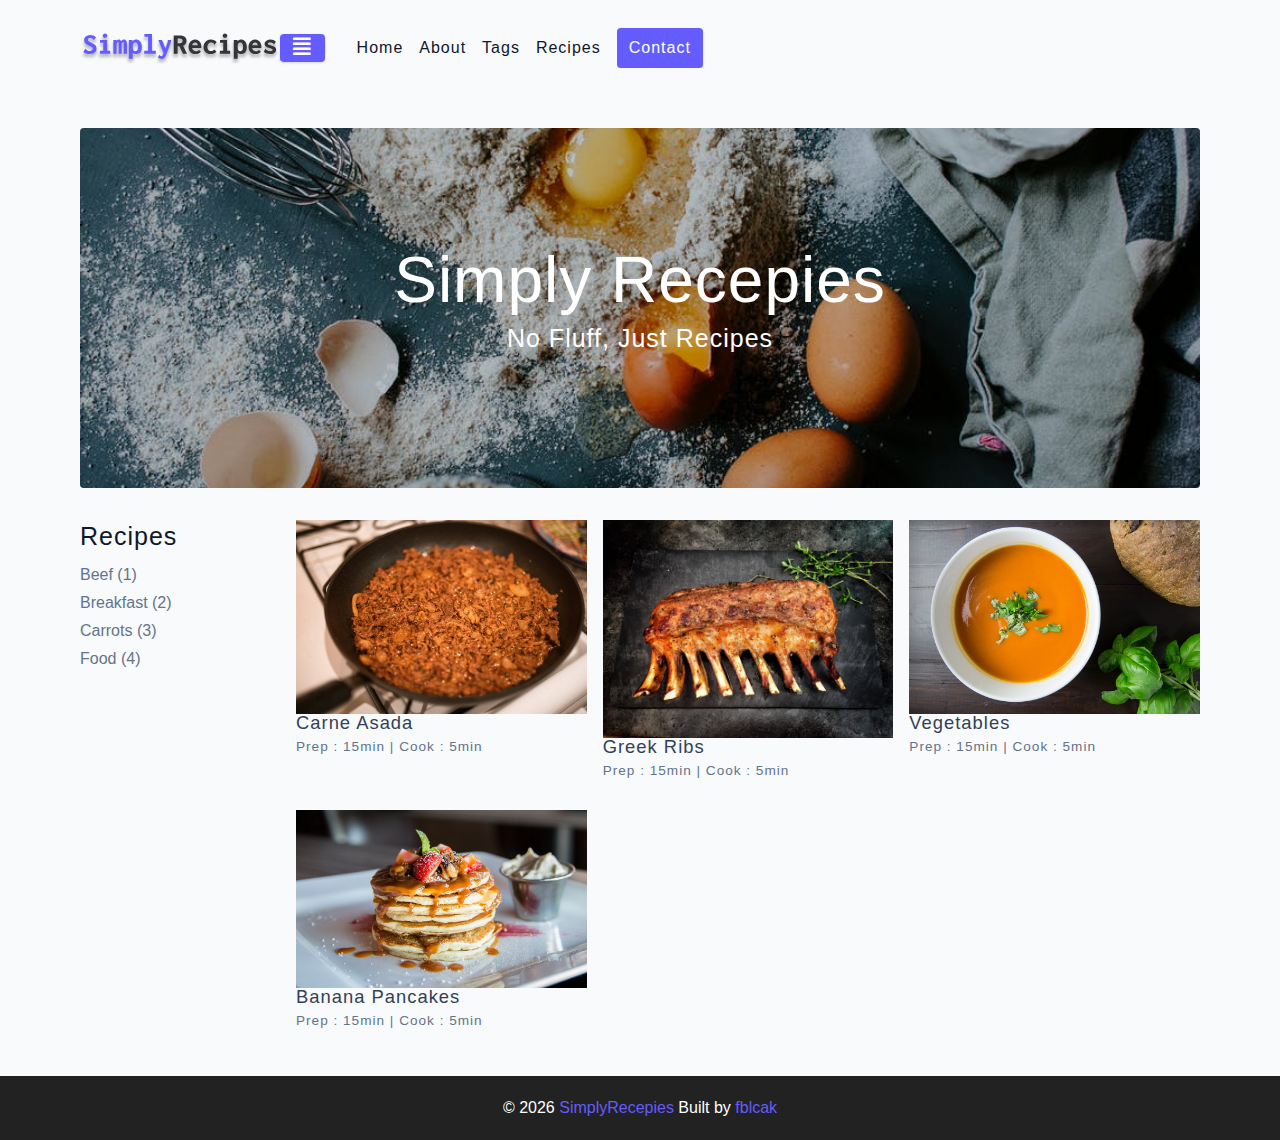
==== index.html @ 834e42d7 "try & error" ====
<!DOCTYPE html>
<html lang="en">
  <head>
    <meta charset="UTF-8" />
    <meta http-equiv="X-UA-Compatible" content="IE=edge" />
    <meta name="viewport" content="width=device-width, initial-scale=1.0" />
    <title>Simple Recipes || Starter</title>
    <!-- favicon -->
    <link rel="shortcut icon" href="./assets/favicon.ico" type="image/x-icon" />
    <!-- normalize -->
    <link rel="stylesheet" href="./css/normalize.css" />
    <!-- font-awesome -->
    <link
      rel="stylesheet"
      href="https://cdnjs.cloudflare.com/ajax/libs/font-awesome/5.14.0/css/all.min.css"
    />
    <!-- main css -->
    <link rel="stylesheet" href="./css/main.css" />
  </head>
  <body>
   <nav class="navbar">
    <div class="nav-center">
      <div class="nav-header"> 
       <a href="index.html class" class="nav-logo">
        <img src="./assets/logo.svg" alt="simply recipies"/>
       </a>
       <button type="button" class="btn nav-btn">
        <i class="fas fa-align-justify"></i>
       </button> 
      </div>
      <div class="nav-links">
        <a href="index.html" class="nav-link">home</a>
        <a href="about.html" class="nav-link">about</a>
        <a href="tags.html" class="nav-link">tags</a>
        <a href="recipes.html" class="nav-link">recipes</a>
        <div class="nav-links contact-links">
        <a href="contact.html" class="btn">contact</a>
        </div>
      </div>
    </div>
   </nav>

   <main class="page">
    <header class="hero">
      <div class="hero-container">
        <div class="hero-text">
          <h1>simply recepies</h1>
          <h4>no fluff, just recipes</h4>
        </div>
       </div>
      </header>

      <section class="recipes-container">

        <div class="tags-container">
          <h4>recipes</h4>
          <div class="tags-list">
            <a href="tag-template.html">Beef (1)</a>
            <a href="tag-template.html">Breakfast (2)</a>
            <a href="tag-template.html">Carrots (3)</a>
            <a href="tag-template.html">Food (4)</a>
          </div>
        </div>
          


        <div class="recipes-list">

          <a href="single-recipe.html" class="recipe">
            <img
             src="./assets/recipes/recipe-1.jpeg" alt="food"
            class="img recipe-img"
            />
            <h5>carne asada</h5>
            <p>Prep : 15min | Cook : 5min</p>
          </a>


          <a href="single-recipe.html" class="recipe">
            <img
             src="./assets/recipes/recipe-2.jpeg" alt="food"
            class="img recipe-img"
            />
            <h5>greek ribs</h5>
            <p>Prep : 15min | Cook : 5min</p>
          </a>


          <a href="single-recipe.html" class="recipe">
            <img
             src="./assets/recipes/recipe-3.jpeg" alt="food"
            class="img recipe-img"
            />
            <h5>vegetables</h5>
            <p>Prep : 15min | Cook : 5min</p>
          </a>


          <a href="single-recipe.html" class="recipe">
            <img
             src="./assets/recipes/recipe-4.jpeg" alt="food"
            class="img recipe-img"
            />
            <h5>banana pancakes</h5>
            <p>Prep : 15min | Cook : 5min</p>
          </a>


        </div>

      </section>

    </main>


   
   <footer class="page-footer">
    <p>
     &copy; <span id="date">2023</span>
      <span class="footer-logo"> SimplyRecepies </span>
      Built by <a href="https://fblcak.github.io/mysite/">fblcak</a>
    </p>
   </footer>

  <script src="./js/app.js"></script>
  </body>
</html>
---- css/main.css ----
*,
::after,
::before {
  box-sizing: border-box;
}
/* fonts */

@import url('https://fonts.googleapis.com/css2?family=Roboto:wght@400;500;600&family=Montserrat&display=swap');
html {
  font-size: 100%;
} /*16px*/

:root {
  /* colors */
  --primary-100: #e2e0ff;
  --primary-200: #c1beff;
  --primary-300: #a29dff;
  --primary-400: #837dff;
  --primary-500: #645cff;
  --primary-600: #504acc;
  --primary-700: #3c3799;
  --primary-800: #282566;
  --primary-900: #141233;

  /* grey */
  --grey-50: #f8fafc;
  --grey-100: #f1f5f9;
  --grey-200: #e2e8f0;
  --grey-300: #cbd5e1;
  --grey-400: #94a3b8;
  --grey-500: #64748b;
  --grey-600: #475569;
  --grey-700: #334155;
  --grey-800: #1e293b;
  --grey-900: #0f172a;
  /* rest of the colors */
  --black: #222;
  --white: #fff;
  --red-light: #f8d7da;
  --red-dark: #842029;
  --green-light: #d1e7dd;
  --green-dark: #0f5132;

  /* fonts  */
  --headingFont: 'Roboto', sans-serif;
  --bodyFont: 'Nunito', sans-serif;
  --smallText: 0.7em;
  /* rest of the vars */
  --backgroundColor: var(--grey-50);
  --textColor: var(--grey-900);
  --borderRadius: 0.25rem;
  --letterSpacing: 1px;
  --transition: 0.3s ease-in-out all;
  --max-width: 1120px;
  --fixed-width: 600px;

  /* box shadow*/
  --shadow-1: 0 1px 3px 0 rgba(0, 0, 0, 0.1), 0 1px 2px 0 rgba(0, 0, 0, 0.06);
  --shadow-2: 0 4px 6px -1px rgba(0, 0, 0, 0.1),
    0 2px 4px -1px rgba(0, 0, 0, 0.06);
  --shadow-3: 0 10px 15px -3px rgba(0, 0, 0, 0.1),
    0 4px 6px -2px rgba(0, 0, 0, 0.05);
  --shadow-4: 0 20px 25px -5px rgba(0, 0, 0, 0.1),
    0 10px 10px -5px rgba(0, 0, 0, 0.04);
}

body {
  background: var(--backgroundColor);
  font-family: var(--bodyFont);
  font-weight: 400;
  line-height: 1.75;
  color: var(--textColor);
}

p {
  margin-top: 0;
  margin-bottom: 1.5rem;
  max-width: 40em;
}

h1,
h2,
h3,
h4,
h5 {
  margin: 0;
  margin-bottom: 1.38rem;
  font-family: var(--headingFont);
  font-weight: 400;
  line-height: 1.3;
  text-transform: capitalize;
  letter-spacing: var(--letterSpacing);
}

h1 {
  margin-top: 0;
  font-size: 3.052rem;
}

h2 {
  font-size: 2.441rem;
}

h3 {
  font-size: 1.953rem;
}

h4 {
  font-size: 1.563rem;
}

h5 {
  font-size: 1.25rem;
}

small,
.text-small {
  font-size: var(--smallText);
}

a {
  text-decoration: none;
}
ul {
  list-style-type: none;
  padding: 0;
}

.img {
  width: 100%;
  display: block;
  object-fit: cover;
}
/* buttons */

.btn {
  cursor: pointer;
  color: var(--white);
  background: var(--primary-500);
  border: transparent;
  border-radius: var(--borderRadius);
  letter-spacing: var(--letterSpacing);
  padding: 0.375rem 0.75rem;
  box-shadow: var(--shadow-1);
  transition: var(--transtion);
  text-transform: capitalize;
  display: inline-block;
}
.btn:hover {
  background: var(--primary-700);
  box-shadow: var(--shadow-3);
}
.btn-hipster {
  color: var(--primary-500);
  background: var(--primary-200);
}
.btn-hipster:hover {
  color: var(--primary-200);
  background: var(--primary-700);
}
.btn-block {
  width: 100%;
}

/* alerts */
.alert {
  padding: 0.375rem 0.75rem;
  margin-bottom: 1rem;
  border-color: transparent;
  border-radius: var(--borderRadius);
}

.alert-danger {
  color: var(--red-dark);
  background: var(--red-light);
}
.alert-success {
  color: var(--green-dark);
  background: var(--green-light);
}
/* form */

.form {
  width: 90vw;
  max-width: var(--fixed-width);
  background: var(--white);
  border-radius: var(--borderRadius);
  box-shadow: var(--shadow-2);
  padding: 2rem 2.5rem;
  margin: 3rem auto;
}
.form-label {
  display: block;
  font-size: var(--smallText);
  margin-bottom: 0.5rem;
  text-transform: capitalize;
  letter-spacing: var(--letterSpacing);
}
.form-input,
.form-textarea {
  width: 100%;
  padding: 0.375rem 0.75rem;
  border-radius: var(--borderRadius);
  background: var(--backgroundColor);
  border: 1px solid var(--grey-200);
}

.form-row {
  margin-bottom: 1rem;
}

.form-textarea {
  height: 7rem;
}
::placeholder {
  font-family: inherit;
  color: var(--grey-400);
}
.form-alert {
  color: var(--red-dark);
  letter-spacing: var(--letterSpacing);
  text-transform: capitalize;
}
/* alert */

@keyframes spinner {
  to {
    transform: rotate(360deg);
  }
}

.loading {
  width: 6rem;
  height: 6rem;
  border: 5px solid var(--grey-400);
  border-radius: 50%;
  border-top-color: var(--primary-500);
  animation: spinner 0.6s linear infinite;
}
.loading {
  margin: 0 auto;
}
/* title */

.title {
  text-align: center;
}

.title-underline {
  background: var(--primary-500);
  width: 7rem;
  height: 0.25rem;
  margin: 0 auto;
  margin-top: -1rem;
}

/*
=============== 
Navbar
===============
*/

.navbar {
  display: flex;
  justify-content: center;
  align-items: center;
}

.nav-center {
  width: 90vw;
  max-width: var(--max-width);
}

.nav-header {
  height: 6rem;
  display: flex;
  justify-content: space-between;
  align-items: center;
}

.nav-logo {
  display: flex;
  align-items: center;
}

.nav-header img {
  width: 200px;
}

.nav-btn {
  padding: 0.20rem 0.80rem;
}

.nav-btn i {
  font-size: 1.25rem;
}

.nav-links {
  display: flex;
  flex-direction: column;
  height: 0;
  overflow: hidden;
  transition: var--(transition);
}

.show-links {
  height: 310px;
}

.nav-link {
  display: block;
  text-align: center;
  text-transform: capitalize;
  color: var(--grey-900);
  letter-spacing: var(--letterSpacing);
  padding: 1rem 0;
  border-top: 1px solid var(--grey-500);
  transition: var(--transition);
}

.nav-link:hover {
  color: var(--primary-500);
}

.contact-link a {
  padding: 0.15rem 1rem;
}

@media screen and (min-width: 992px) {
  .navbar-btn {
      display: none;
  }
  .navbar{
      height: 6rem;
  }
  .nav-center {
    display: flex;
    align-items: center;
  }
  .nav-header {
    height: auto;
    margin-right: 2rem;
  }
 .nav-links {
    height: auto;
    flex-direction: row;
    align-items: center;
    width: 100%;
  }
 .nav-link {
    padding: 0;
    border-top: none;
    margin-right: 1rem;
    font-size: 1rem;
  }
 .contact-link {
    margin-left: auto;
    margin-right: 0;
  }
}
 

.page {
  width:  90vw;
  max-width: var(--max-width);
  margin: 0 auto;
  padding-top: 2rem;
  min-height: calc(100vh - (6rem + 4rem));
}

.page-footer{
  height: 4rem;
  background-color: var(--black);
  color: var(--white);
  display: flex;
  align-items: center;
  justify-content: center;
}

.page-footer p {
  margin-bottom: 0;
}
.footer-logo,
.page-footer a {
  color: var(--primary-500);
}

.hero {
  height: 40vh;
  background: url('../assets/main.jpeg') center/cover no-repeat;
  margin-bottom: 2rem;
  border-radius: var(--borderRadius);
  position: relative;
}
.hero-container {
  position: absolute;
  width: 100%;
  height: 100%;
  top: 0;
  background: rgba(0, 0, 0, 0.03);
  border-radius: var(--bordeRadius);
  display: flex;
  align-items: center;
  justify-content: center;
}
.hero-text {
  text-align: center;
  color: var(--white);
}
@media screen and (min-width:768px) {
.hero-text h1{
    font-size: 4rem;
    margin-bottom: 0;
  }
}
.recipes-container {
   display: grid;
   gap: 2rem 1rem;
}
.tags-container {
  order: 1;
  display: flex;
  flex-direction: column;
  padding-bottom: 3rem;
}
.recipes-list {
  display: grid;
  gap: 2rem 1rem;
  padding-bottom: 3rem;
}
.tags-container h4 {
  margin-bottom: 0.5rem;
  font-weight: 500;
}
.tags-list {
  display: grid;
  grid-template-columns: 1fr 1fr 1fr;
}
.tags-list a {
  text-transform: capitalize;
  display: block;
  color: var(--grey-500);
  transition: var(--transition);
}
.tags-list a:hover{
  color: var(--primary-500);
}
.recipe {
  display: block;
}
.recipe.img {
  height: 15rem;
  border-radius: var(--borderRadius);
  margin-bottom: 1rem;
}
.recipe h5 {
  margin-bottom: 0;
  line-height: 1;
  color: var(--grey-700);
}
.recipe p {
  margin-bottom: 0;
  line-height: 1;
  margin-top: 0.5rem;
  color: var(--grey-500);
  letter-spacing: var(--letterSpacing);
}
@media screen and (min-width: 576px) {
  .recipes-list {
    grid-template-columns: 1fr 1fr;
  }
  .recipe.img {
    height: 10rem;
  }

}
@media screen and (min-width: 992px) {
  .recipes-container {
    grid-template-columns: 200px 1fr;
  }
  .recipe p {
    font-size: 0.85rem;
  }
  .tags-container {
    order: 0;
  }
  .tags-list {
    grid-template-columns: 1fr;
  }
}
@media screen and (min-width: 1200px) {
  .recipe h5 {
    font-size: 1.15rem;
  }
  .recipes-list {
    grid-template-columns: 1fr 1fr 1fr;
  }
}
.error-page {
  text-align: center;
  padding-top: 5rem;
}
.error-page h1 {
  font-size: 9rem;
}


.about-page h2 {
  text-transform: none;
  font-weight: bold;
}
.about-page {
  display: grid;
  gap: 2rem 4rem;
  padding-bottom: 3rem;
}
.about-img {
  border-radius: var(--borderRadius);
  height: 300px;
}


@media screen and (min-width:992px) {
  .about-page {
    grid-template-columns: 1fr 1fr;
    grid-template-rows: 400px;
    align-items: center;
  }
  .about-img {
    height: 100%;
  }
}

.featured-title {
  text-align: center;
}
.contact-form {
  width: 100%;
  margin-top: 0;
}

.contact-container {
  display: grid;
  gap: 2rem 3rem;
  padding-bottom: 3rem;
}
@media screen and (min-width:992px) {
  .contact-container {
    grid-template-columns: 1fr 450px;
    align-items: center;
  }
}


.tags-wrapper {
  display: grid;
  gap: 2rem;
  padding-bottom: 3rem;
}

.tag {
  background: var(--grey-500);
  border-radius: var(borderRadius);
  text-align: center;
  color: var(--black);
  transition: var(--transition);
  padding: 0.75rem 0;
}
.tag-hover {
  background: var(--primary-500);
}

.tag h5,
.tag p {
  margin-bottom: 0;
} 
.tag h5 {
  font-weight: 600;
}


@media screen and (min-width:576px) {
  .tags-wrapper {
    grid-template-columns: 1fr 1fr;
  }
}
@media screen and (min-width:992px) {
  .tags-wrapper {
    grid-template-columns: repeat(3, 1fr);
  }
}

.recipe-hero {
  display: grid;
  gap: 3rem;
}
.recipe-hero-img {
  height: 100px;
  border-radius: var(--borderRadius);
}
.recipe-info p {
  color-scheme: var(--grey-600);
}
.recipe-icons {
  display: grid;
  grid-template-columns: repeat(3, 1fr);
  gap: 1rem;
  margin: 2rem 0;
  text-align: center;
}
.recipe-icons i {
  font-size: 1.5rem;
  color-scheme: var(--primary-500);
}
.recipe-icons h5,
.recipe-icons p {
  margin-bottom: 0;
  font-size: 0.85rem;
}
.recipe-icons p {
  color: var(--grey-600);
}
.recipe-tags {
  display: flex;
  align-items: center;
  flex-wrap: wrap;
  font-size: 0.7em;
  font-weight: 600;
  border-radius: var(--borderRadius);
}
.recipe-tags a {
  
}
@media screen and (min-width:992px) {
  .recipe-hero {
    grid-template-columns: 4fr 5fr;
    align-items: center;
  }
}
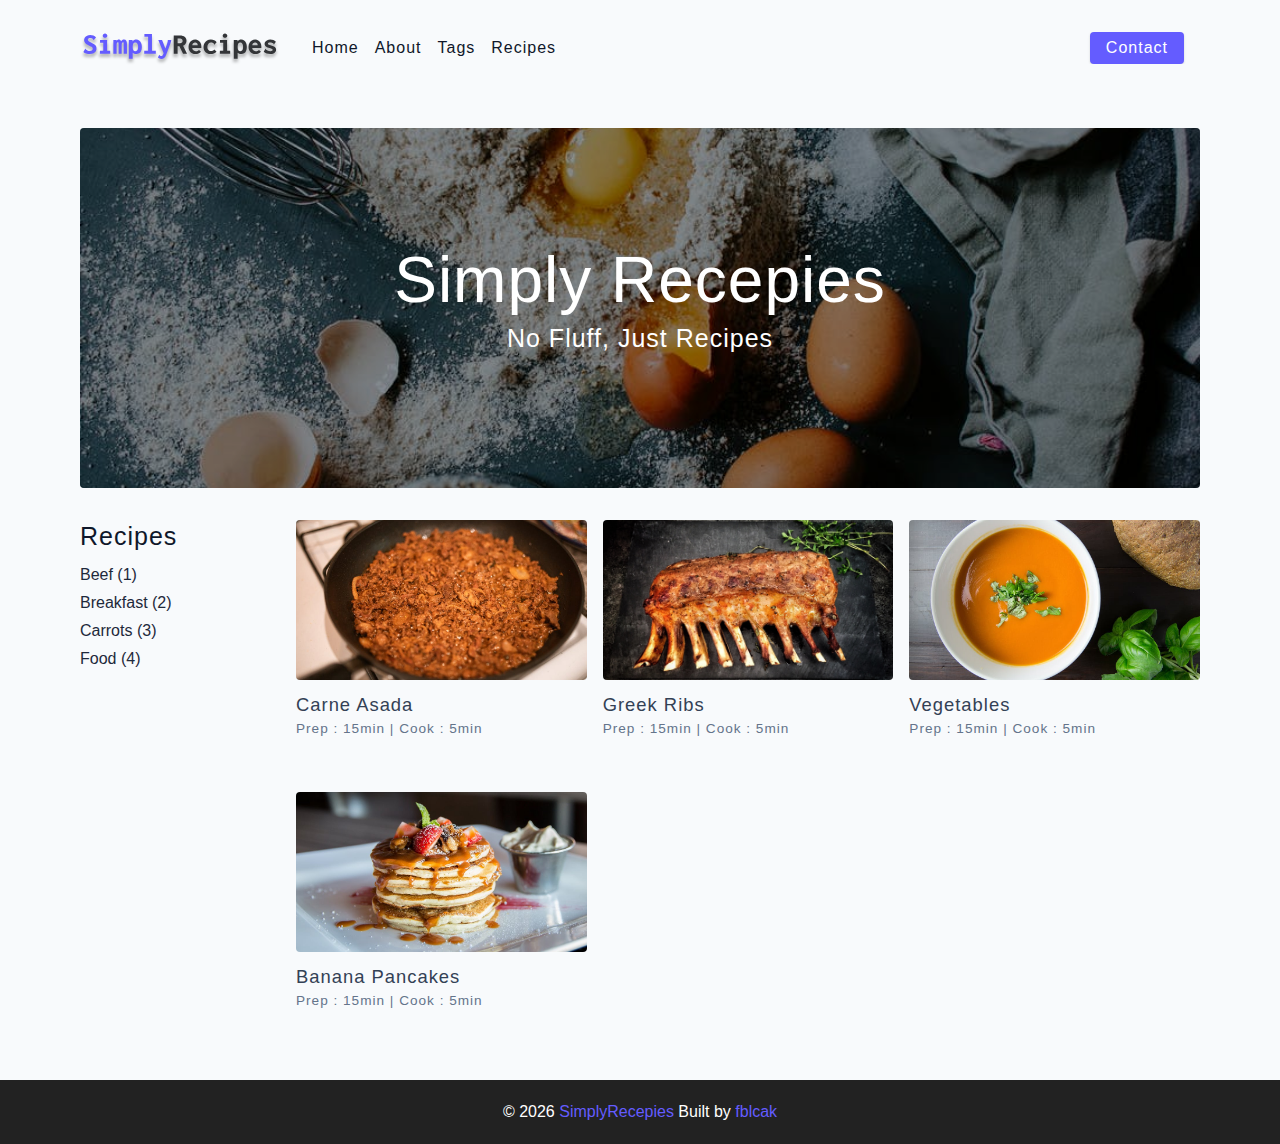
==== commit 0867506a: "link not links" ====
--- a/index.html
+++ b/index.html
@@ -20,20 +20,21 @@
   <body>
    <nav class="navbar">
     <div class="nav-center">
-      <div class="nav-header"> 
+      <div class="nav-header">
        <a href="index.html class" class="nav-logo">
         <img src="./assets/logo.svg" alt="simply recipies"/>
        </a>
        <button type="button" class="btn nav-btn">
         <i class="fas fa-align-justify"></i>
-       </button> 
+       </button>
       </div>
       <div class="nav-links">
         <a href="index.html" class="nav-link">home</a>
         <a href="about.html" class="nav-link">about</a>
         <a href="tags.html" class="nav-link">tags</a>
         <a href="recipes.html" class="nav-link">recipes</a>
-        <div class="nav-links contact-links">
+
+        <div class="nav-link contact-link">
         <a href="contact.html" class="btn">contact</a>
         </div>
       </div>
@@ -61,7 +62,7 @@
             <a href="tag-template.html">Food (4)</a>
           </div>
         </div>
-          
+
 
 
         <div class="recipes-list">
@@ -113,7 +114,7 @@
     </main>
 
 
-   
+
    <footer class="page-footer">
     <p>
      &copy; <span id="date">2023</span>
--- a/css/main.css
+++ b/css/main.css
@@ -255,30 +255,243 @@
 }
 
 /*
-=============== 
-Navbar
-===============
-*/
-
-.navbar {
+===============
+Page
+===============
+*/
+
+.page {
+  /* background: red; */
+  width: 90vw;
+  max-width: var(--max-width);
+  margin: 0 auto;
+  padding-top: 2rem;
+  min-height: calc(100vh - (6rem+4rem));
+
+}
+
+
+/*
+===============
+Footer
+===============
+*/
+.page-footer {
+ height: 4rem;
+ background: var(--black);
+ color: var(--white);
+ display: flex;
+ align-items: center;
+justify-content: center;
+}
+.page-footer p {
+  margin-bottom: 0;
+}
+.footer-logo, .page-footer a {
+  color: var(--primary-500);
+}
+
+/*
+===============
+Hero
+===============
+*/
+
+.hero{
+  height: 40vh;
+  background: url('../assets/main.jpeg') center/cover no-repeat;
+ margin-bottom: 2rem;
+ border-radius: var(--borderRadius);
+ position: relative;
+}
+
+.hero-container {
+  position: absolute;
+  width: 100%;
+  height: 100%;
+  top: 0;
+  left: 0;
+  background: rgba(0, 0, 0, 0.3);
+  border-radius: var(--borderRadius);
+  display: flex;
+  align-items: center;
+  justify-content: center;
+}
+
+.hero-text {
+  text-align: center;
+  color: var(--white);
+}
+
+@media screen and (min-width:768px) {
+  .hero-text h1 {
+    font-size: 4rem;
+    margin-bottom: 0;
+  }
+}
+
+/*
+===============
+Recipes
+===============
+*/
+.recipes-container {
+  display: grid;
+  gap: 2rem 1rem;
+}
+.tags-container {
+  order: 1;
+  display: flex;
+  flex-direction: column;
+  padding-bottom: 3rem;
+}
+ .recipes-list {
+  display: grid;
+  gap: 2rem 1rem;
+  padding-bottom: 3rem;
+ }
+.tags-container h4 {
+margin-bottom: 0.5rem;
+font-weight: 500;
+}
+.tags-list {
+  display: grid;
+  grid-template-columns: 1fr 1fr 1fr;
+}
+
+.tags-list a {
+  text-transform: capitalize;
+  display: block;
+  color: var(--grey-800);
+  transition: var(--transition);
+}
+
+.tags-list a:hover {
+  color: var(--primary-500);
+}
+.recipe {
+  display: block;
+}
+.recipe-img{
+height: 15rem;
+border-radius: var(--borderRadius);
+margin-bottom: 1rem;
+}
+.recipe h5 {
+  margin-bottom: 0;
+  line-height: 1;
+  color: var(--grey-700);
+}
+
+.recipe p {
+  margin-top: 0;
+  line-height: 1;
+  margin-top: 0.5rem;
+  color: var(--grey-500);
+  letter-spacing: var(--letterSpacing);
+}
+@media screen and  (min-width:576px) {
+  .recipes-list {
+    grid-template-columns: 1fr 1fr;
+  }
+
+  .recipe-img {
+    height: 10rem;
+  }
+}
+
+@media screen and  (min-width:992px) {
+  .recipes-container{
+    grid-template-columns: 200px 1fr;
+  }
+  .recipe p{
+    font-size: 0.85rem;
+  }
+  .tags-container{
+  order: 0;
+  }
+  .tags-list{
+    grid-template-columns: 1fr  ;
+  }
+}
+
+@media screen and (min-width:1200px) {
+  .recipe h5 {
+      font-size: 1.15rem;
+    }
+  .recipes-list{
+    grid-template-columns: 1fr 1fr 1fr;
+  }
+}
+
+/*
+===============
+Error
+===============
+*/
+.error-page {
+  text-align: center;
+  padding: 5rem;
+}
+.error-page h1{
+  font-size: 9rem ;
+}
+/*
+===============
+About
+===============
+*/
+.about-page h2 {
+  text-transform: none;
+  font-weight: bold;
+}
+.about-page {
+display: grid;
+gap: 2rem 4rem;
+padding-bottom: 3rem;
+}
+
+.aboot-img {
+  border-radius: var(--borderRadius);
+  height: 300px;
+}
+
+@media screen and (min-width:992px) {
+  .about-page{
+    grid-template-columns: 1fr 1fr;
+    grid-template-rows: 400px;
+    align-items: center;
+  }
+  .about-img{
+    height: 100%;
+  }
+}
+
+.featured-title {
+    text-align: center;
+}
+
+.navbar{
   display: flex;
   justify-content: center;
   align-items: center;
-}
-
-.nav-center {
-  width: 90vw;
-  max-width: var(--max-width);
-}
-
-.nav-header {
+  /* background: blue; */
+}
+
+.nav-center{
+width: 90vw;
+max-width: var(--max-width);
+/* background: red; */
+
+}
+
+.nav-header{
   height: 6rem;
   display: flex;
   justify-content: space-between;
   align-items: center;
 }
-
-.nav-logo {
+.nav-logo{
   display: flex;
   align-items: center;
 }
@@ -287,27 +500,26 @@
   width: 200px;
 }
 
-.nav-btn {
-  padding: 0.20rem 0.80rem;
-}
-
-.nav-btn i {
+.nav-btn{
+  padding: 0.15rem 0.75rem;
+}
+
+.nav-btn i{
   font-size: 1.25rem;
 }
-
-.nav-links {
+.nav-links{
   display: flex;
   flex-direction: column;
+  /* todo */
   height: 0;
   overflow: hidden;
-  transition: var--(transition);
-}
-
-.show-links {
-  height: 310px;
-}
-
-.nav-link {
+  transition: var(--transition);
+}
+.show-links{
+height: 310px;
+}
+
+.nav-link{
   display: block;
   text-align: center;
   text-transform: capitalize;
@@ -317,240 +529,72 @@
   border-top: 1px solid var(--grey-500);
   transition: var(--transition);
 }
-
-.nav-link:hover {
+.navlink:hover{
   color: var(--primary-500);
 }
-
-.contact-link a {
+.contact-link a{
   padding: 0.15rem 1rem;
 }
 
-@media screen and (min-width: 992px) {
-  .navbar-btn {
-      display: none;
+@media screen and (min-width:992px){
+  .nav-btn{
+    display: none;
   }
   .navbar{
-      height: 6rem;
-  }
-  .nav-center {
+    height: 6rem;
+  }
+  .nav-center{
     display: flex;
     align-items: center;
   }
-  .nav-header {
+  .nav-header{
     height: auto;
     margin-right: 2rem;
   }
- .nav-links {
+  .nav-links {
     height: auto;
     flex-direction: row;
     align-items: center;
     width: 100%;
-  }
- .nav-link {
+    /* background: red; */
+  }
+  .nav-link{
     padding: 0;
     border-top: none;
     margin-right: 1rem;
-    font-size: 1rem;
-  }
- .contact-link {
+  }
+  .contact-link{
     margin-left: auto;
-    margin-right: 0;
-  }
-}
- 
-
-.page {
-  width:  90vw;
-  max-width: var(--max-width);
-  margin: 0 auto;
-  padding-top: 2rem;
-  min-height: calc(100vh - (6rem + 4rem));
-}
-
-.page-footer{
-  height: 4rem;
-  background-color: var(--black);
-  color: var(--white);
-  display: flex;
-  align-items: center;
-  justify-content: center;
-}
-
-.page-footer p {
-  margin-bottom: 0;
-}
-.footer-logo,
-.page-footer a {
-  color: var(--primary-500);
-}
-
-.hero {
-  height: 40vh;
-  background: url('../assets/main.jpeg') center/cover no-repeat;
-  margin-bottom: 2rem;
-  border-radius: var(--borderRadius);
-  position: relative;
-}
-.hero-container {
-  position: absolute;
-  width: 100%;
-  height: 100%;
-  top: 0;
-  background: rgba(0, 0, 0, 0.03);
-  border-radius: var(--bordeRadius);
-  display: flex;
-  align-items: center;
-  justify-content: center;
-}
-.hero-text {
-  text-align: center;
-  color: var(--white);
-}
-@media screen and (min-width:768px) {
-.hero-text h1{
-    font-size: 4rem;
-    margin-bottom: 0;
-  }
-}
-.recipes-container {
-   display: grid;
-   gap: 2rem 1rem;
-}
-.tags-container {
-  order: 1;
-  display: flex;
-  flex-direction: column;
-  padding-bottom: 3rem;
-}
-.recipes-list {
-  display: grid;
-  gap: 2rem 1rem;
-  padding-bottom: 3rem;
-}
-.tags-container h4 {
-  margin-bottom: 0.5rem;
-  font-weight: 500;
-}
-.tags-list {
-  display: grid;
-  grid-template-columns: 1fr 1fr 1fr;
-}
-.tags-list a {
-  text-transform: capitalize;
-  display: block;
-  color: var(--grey-500);
-  transition: var(--transition);
-}
-.tags-list a:hover{
-  color: var(--primary-500);
-}
-.recipe {
-  display: block;
-}
-.recipe.img {
-  height: 15rem;
-  border-radius: var(--borderRadius);
-  margin-bottom: 1rem;
-}
-.recipe h5 {
-  margin-bottom: 0;
-  line-height: 1;
-  color: var(--grey-700);
-}
-.recipe p {
-  margin-bottom: 0;
-  line-height: 1;
-  margin-top: 0.5rem;
-  color: var(--grey-500);
-  letter-spacing: var(--letterSpacing);
-}
-@media screen and (min-width: 576px) {
-  .recipes-list {
-    grid-template-columns: 1fr 1fr;
-  }
-  .recipe.img {
-    height: 10rem;
-  }
-
-}
-@media screen and (min-width: 992px) {
-  .recipes-container {
-    grid-template-columns: 200px 1fr;
-  }
-  .recipe p {
-    font-size: 0.85rem;
-  }
-  .tags-container {
-    order: 0;
-  }
-  .tags-list {
-    grid-template-columns: 1fr;
-  }
-}
-@media screen and (min-width: 1200px) {
-  .recipe h5 {
-    font-size: 1.15rem;
-  }
-  .recipes-list {
-    grid-template-columns: 1fr 1fr 1fr;
-  }
-}
-.error-page {
-  text-align: center;
-  padding-top: 5rem;
-}
-.error-page h1 {
-  font-size: 9rem;
-}
-
-
-.about-page h2 {
-  text-transform: none;
-  font-weight: bold;
-}
-.about-page {
-  display: grid;
-  gap: 2rem 4rem;
-  padding-bottom: 3rem;
-}
-.about-img {
-  border-radius: var(--borderRadius);
-  height: 300px;
-}
-
-
-@media screen and (min-width:992px) {
-  .about-page {
-    grid-template-columns: 1fr 1fr;
-    grid-template-rows: 400px;
-    align-items: center;
-  }
-  .about-img {
-    height: 100%;
-  }
-}
-
-.featured-title {
-  text-align: center;
-}
+  }
+}
+
+/*
+===============
+Contact Page
+===============
+*/
 .contact-form {
   width: 100%;
-  margin-top: 0;
-}
-
+  margin: 0;
+}
 .contact-container {
   display: grid;
   gap: 2rem 3rem;
   padding-bottom: 3rem;
 }
+
 @media screen and (min-width:992px) {
-  .contact-container {
+  .contact-container{
     grid-template-columns: 1fr 450px;
     align-items: center;
   }
 }
 
+/*
+===============
+Tags Page
+===============
+*/
 
 .tags-wrapper {
   display: grid;
@@ -558,49 +602,58 @@
   padding-bottom: 3rem;
 }
 
-.tag {
+.tag{
   background: var(--grey-500);
-  border-radius: var(borderRadius);
+  border-radius: var(--borderRadius);
   text-align: center;
   color: var(--black);
   transition: var(--transition);
-  padding: 0.75rem 0;
-}
-.tag-hover {
+  padding: 0.75rem;
+}
+.tag:hover {
   background: var(--primary-500);
 }
 
 .tag h5,
-.tag p {
-  margin-bottom: 0;
-} 
-.tag h5 {
-  font-weight: 600;
-}
-
+.tag p{
+margin-bottom: 0;
+}
+
+.tag h5{
+font-weight: 600;
+}
 
 @media screen and (min-width:576px) {
-  .tags-wrapper {
+  .tag-wrapper {
     grid-template-columns: 1fr 1fr;
   }
 }
+
 @media screen and (min-width:992px) {
   .tags-wrapper {
-    grid-template-columns: repeat(3, 1fr);
-  }
-}
-
+    grid-template-columns:repeat(3, 1fr);
+  }
+}
+
+/*
+===============
+Single Recipe Page
+===============
+*/
 .recipe-hero {
   display: grid;
   gap: 3rem;
 }
+
 .recipe-hero-img {
-  height: 100px;
-  border-radius: var(--borderRadius);
-}
-.recipe-info p {
-  color-scheme: var(--grey-600);
-}
+  height: 300px;
+  border-radius: var(--borderRadius);
+}
+
+.recipe-hero p{
+ color: var(--grey-600);
+}
+
 .recipe-icons {
   display: grid;
   grid-template-columns: repeat(3, 1fr);
@@ -608,32 +661,91 @@
   margin: 2rem 0;
   text-align: center;
 }
+
 .recipe-icons i {
   font-size: 1.5rem;
-  color-scheme: var(--primary-500);
-}
-.recipe-icons h5,
-.recipe-icons p {
+  color: var(--primary-500);
+}
+
+.recipe-icons h5, .recipe-icons p {
   margin-bottom: 0;
-  font-size: 0.85rem;
-}
-.recipe-icons p {
+  font-size: 0.85;
+}
+
+.recipe-icons p{
   color: var(--grey-600);
 }
+
 .recipe-tags {
   display: flex;
   align-items: center;
   flex-wrap: wrap;
   font-size: 0.7em;
   font-weight: 600;
-  border-radius: var(--borderRadius);
-}
-.recipe-tags a {
-  
-}
+}
+
+.recipe-tags a{
+  background: var(--primary-500);
+  border-radius: var(--borderRadius);
+  color: var(--white);
+  padding: 0.05rem 0.5rem;
+  margin: 0 0.25rem;
+  text-transform: capitalize;
+}
+
 @media screen and (min-width:992px) {
   .recipe-hero {
-    grid-template-columns: 4fr 5fr;
-    align-items: center;
-  }
-}+    grid-template-columns: 4fr 4fr;
+   align-items: center;
+  }
+}
+.recipe-content {
+  padding: 3rem 0;
+  display: grid;
+  gap: 2rem 5rem;
+}
+
+@media screen and (min-width:992px) {
+.recipe-content {
+    grid-template-columns: 2fr 1fr;
+}
+
+.single-instruction header {
+  display: grid;
+  grid-template-columns: auto 1fr;
+  gap: 1.5rem;
+  align-items: center;
+}
+.single-instruction header p {
+  text-transform: uppercase;
+  font-weight: 600;
+  margin-bottom: 0;
+  color: var(--primary-500);
+}
+
+.single-instruction > p {
+  color: var(--grey-700);
+}
+
+.single-instruction header div {
+height: 2px;
+background: var(--grey-300);
+}
+
+.second-column {
+  display: grid;
+  row-gap: 2rem;
+}
+
+.single-ingredient {
+  border-bottom: 2px solid var(--grey-300);
+  padding-bottom: 0.75rem;
+  color: var(--grey-700);
+}
+
+.single-tool{
+  border-bottom: 2px solid var(--grey-300);
+  padding-bottom: 0.75rem;
+  color: var(--primary-500);
+  text-transform: capitalize;
+}
